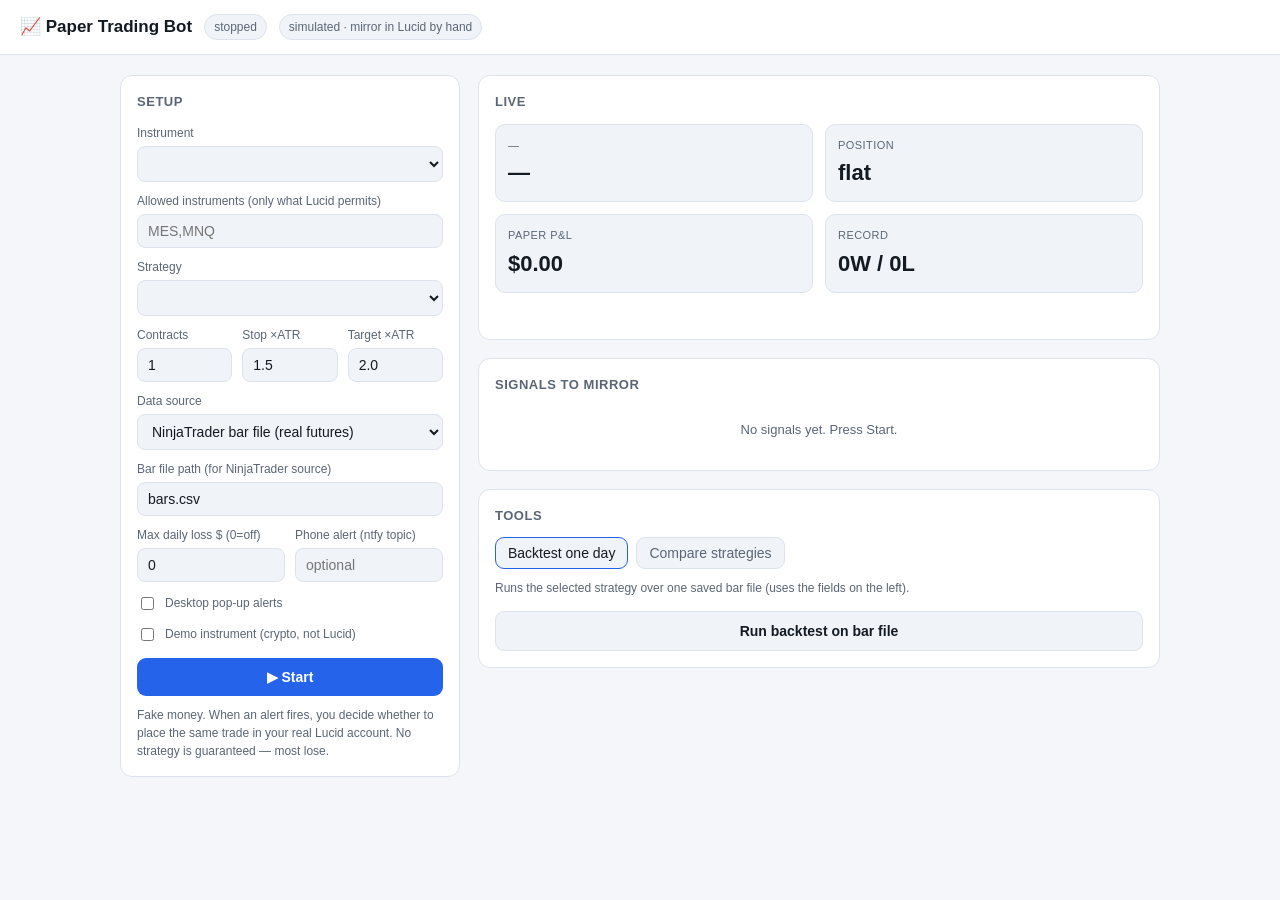
==== trading-bot/webapp/index.html @ dd88b931 "Add a browser-based app (dashboard) for the bot Turn the CLI into a real app: run 'python3 app.py' a" ====
<!doctype html>
<html lang="en">
<head>
<meta charset="utf-8">
<meta name="viewport" content="width=device-width, initial-scale=1">
<title>Paper Trading Bot</title>
<style>
  :root {
    --bg:#0e1116; --panel:#171b22; --panel2:#1e242e; --line:#2a313c;
    --text:#e6e9ef; --muted:#93a0b4; --accent:#3b82f6; --green:#22c55e;
    --red:#ef4444; --amber:#f59e0b;
  }
  @media (prefers-color-scheme: light) {
    :root { --bg:#f4f6fa; --panel:#ffffff; --panel2:#f0f3f8; --line:#dde3ec;
      --text:#141a22; --muted:#5b6675; --accent:#2563eb; }
  }
  * { box-sizing:border-box; }
  body { margin:0; font:15px/1.5 -apple-system,Segoe UI,Roboto,Helvetica,Arial,sans-serif;
    background:var(--bg); color:var(--text); }
  header { padding:14px 20px; border-bottom:1px solid var(--line); display:flex;
    align-items:center; gap:12px; background:var(--panel); position:sticky; top:0; z-index:5; }
  header h1 { font-size:17px; margin:0; font-weight:650; }
  .pill { font-size:12px; padding:3px 9px; border-radius:20px; background:var(--panel2);
    color:var(--muted); border:1px solid var(--line); }
  .pill.live { color:var(--green); border-color:var(--green); }
  .wrap { max-width:1080px; margin:0 auto; padding:20px; display:grid;
    grid-template-columns:340px 1fr; gap:18px; }
  @media (max-width:820px){ .wrap{ grid-template-columns:1fr; } }
  .card { background:var(--panel); border:1px solid var(--line); border-radius:12px; padding:16px; }
  .card h2 { font-size:13px; text-transform:uppercase; letter-spacing:.04em; color:var(--muted);
    margin:0 0 12px; font-weight:600; }
  label { display:block; font-size:12px; color:var(--muted); margin:10px 0 4px; }
  input, select { width:100%; padding:8px 10px; border-radius:8px; border:1px solid var(--line);
    background:var(--panel2); color:var(--text); font-size:14px; }
  .row { display:flex; gap:10px; } .row > * { flex:1; }
  .checkline { display:flex; align-items:center; gap:8px; margin-top:12px; font-size:13px; color:var(--muted); }
  .checkline input { width:auto; }
  button { cursor:pointer; border:none; border-radius:9px; padding:11px 14px; font-size:14px;
    font-weight:600; color:#fff; background:var(--accent); width:100%; margin-top:14px; }
  button.stop { background:var(--red); } button.ghost { background:var(--panel2); color:var(--text);
    border:1px solid var(--line); } button:disabled{ opacity:.5; cursor:not-allowed; }
  .stats { display:grid; grid-template-columns:1fr 1fr; gap:12px; }
  .stat { background:var(--panel2); border:1px solid var(--line); border-radius:10px; padding:12px; }
  .stat .k { font-size:11px; text-transform:uppercase; color:var(--muted); letter-spacing:.04em; }
  .stat .v { font-size:22px; font-weight:700; margin-top:3px; }
  .v.green{ color:var(--green);} .v.red{ color:var(--red);} .v.amber{color:var(--amber);}
  .msg { font-size:13px; color:var(--muted); margin-top:12px; min-height:18px; }
  .feed { max-height:340px; overflow:auto; margin-top:4px; }
  .ev { border:1px solid var(--line); border-radius:9px; padding:10px 12px; margin-bottom:8px;
    background:var(--panel2); }
  .ev .top { display:flex; justify-content:space-between; font-weight:650; }
  .ev.long .side{ color:var(--green);} .ev.short .side{ color:var(--red);}
  .ev .sub { font-size:12.5px; color:var(--muted); margin-top:3px; }
  .ev .action { font-size:12.5px; margin-top:6px; font-weight:600; }
  .empty { color:var(--muted); font-size:13px; padding:14px 0; text-align:center; }
  table { width:100%; border-collapse:collapse; font-size:13px; margin-top:8px; }
  th,td { text-align:right; padding:6px 8px; border-bottom:1px solid var(--line); }
  th:first-child, td:first-child { text-align:left; }
  tr.best td { color:var(--green); font-weight:650; }
  .rec { margin-top:12px; padding:12px; border:1px solid var(--green); border-radius:10px;
    background:color-mix(in srgb, var(--green) 10%, transparent); font-size:14px; }
  .note { font-size:12px; color:var(--muted); margin-top:10px; line-height:1.5; }
  .tabs { display:flex; gap:8px; margin-bottom:10px; }
  .tabs button { width:auto; margin:0; padding:7px 12px; background:var(--panel2);
    color:var(--muted); border:1px solid var(--line); font-weight:500; }
  .tabs button.on { color:var(--text); border-color:var(--accent); }
  .hidden { display:none; }
</style>
</head>
<body>
<header>
  <h1>📈 Paper Trading Bot</h1>
  <span id="statusPill" class="pill">stopped</span>
  <span class="pill">simulated · mirror in Lucid by hand</span>
</header>

<div class="wrap">
  <!-- LEFT: controls -->
  <div class="card">
    <h2>Setup</h2>
    <label>Instrument</label>
    <select id="symbol"></select>
    <label>Allowed instruments (only what Lucid permits)</label>
    <input id="allow" placeholder="MES,MNQ">
    <label>Strategy</label>
    <select id="engine"></select>
    <div class="row">
      <div><label>Contracts</label><input id="contracts" type="number" value="1" min="1"></div>
      <div><label>Stop ×ATR</label><input id="stop_atr" type="number" value="1.5" step="0.1"></div>
      <div><label>Target ×ATR</label><input id="target_atr" type="number" value="2.0" step="0.1"></div>
    </div>
    <label>Data source</label>
    <select id="data_source">
      <option value="csv">NinjaTrader bar file (real futures)</option>
      <option value="coinbase">Coinbase crypto (demo only)</option>
    </select>
    <label>Bar file path (for NinjaTrader source)</label>
    <input id="csv_file" placeholder="C:\paper-bot\bars.csv" value="bars.csv">
    <div class="row">
      <div><label>Max daily loss $ (0=off)</label><input id="max_daily_loss" type="number" value="0"></div>
      <div><label>Phone alert (ntfy topic)</label><input id="ntfy_topic" placeholder="optional"></div>
    </div>
    <div class="checkline"><input id="desktop" type="checkbox"><label style="margin:0">Desktop pop-up alerts</label></div>
    <div class="checkline"><input id="demo" type="checkbox"><label style="margin:0">Demo instrument (crypto, not Lucid)</label></div>
    <button id="startBtn" onclick="start()">▶ Start</button>
    <button id="stopBtn" class="stop hidden" onclick="stop()">■ Stop</button>
    <div class="note">Fake money. When an alert fires, you decide whether to place the
      same trade in your real Lucid account. No strategy is guaranteed — most lose.</div>
  </div>

  <!-- RIGHT: live + tools -->
  <div>
    <div class="card">
      <h2>Live</h2>
      <div class="stats">
        <div class="stat"><div class="k" id="symLbl">—</div><div class="v" id="price">—</div></div>
        <div class="stat"><div class="k">Position</div><div class="v" id="position">flat</div></div>
        <div class="stat"><div class="k">Paper P&amp;L</div><div class="v" id="pnl">$0.00</div></div>
        <div class="stat"><div class="k">Record</div><div class="v" id="record">0W / 0L</div></div>
      </div>
      <div class="msg" id="msg"></div>
    </div>

    <div class="card" style="margin-top:18px">
      <h2>Signals to mirror</h2>
      <div class="feed" id="feed"><div class="empty">No signals yet. Press Start.</div></div>
    </div>

    <div class="card" style="margin-top:18px">
      <h2>Tools</h2>
      <div class="tabs">
        <button class="on" onclick="tab('bt',this)">Backtest one day</button>
        <button onclick="tab('cmp',this)">Compare strategies</button>
      </div>
      <div id="bt">
        <div class="note">Runs the selected strategy over one saved bar file (uses the fields on the left).</div>
        <button class="ghost" onclick="backtest()">Run backtest on bar file</button>
        <div id="btOut"></div>
      </div>
      <div id="cmp" class="hidden">
        <label>Data folder (daily files)</label>
        <input id="data_dir" value="data">
        <label>Only last N days (0 = all)</label>
        <input id="last_days" type="number" value="0">
        <button class="ghost" onclick="compareRun()">Rank all strategies &amp; recommend</button>
        <div id="cmpOut"></div>
      </div>
    </div>
  </div>
</div>

<script>
const $ = id => document.getElementById(id);
function fmt(n, d=2){ return (n==null||isNaN(n)) ? "—" : Number(n).toLocaleString(undefined,{minimumFractionDigits:d,maximumFractionDigits:d}); }

async function loadMeta(){
  const m = await (await fetch('/api/meta')).json();
  $('symbol').innerHTML = m.instruments.map(i=>`<option value="${i.symbol}">${i.symbol} — ${i.name}${i.allowed?'':' (not allowed)'}</option>`).join('');
  $('engine').innerHTML = m.strategies.map(s=>`<option value="${s.key}">${s.label}</option>`).join('');
  $('allow').value = m.allowed.join(',');
  // default to the first allowed instrument, not the alphabetical first
  if (m.allowed.length) $('symbol').value = m.allowed[0];
}

function cfg(){
  return {
    symbol:$('symbol').value, allow:$('allow').value, engine:$('engine').value,
    contracts:+$('contracts').value, stop_atr:+$('stop_atr').value, target_atr:+$('target_atr').value,
    data_source:$('data_source').value, csv_file:$('csv_file').value,
    max_daily_loss:+$('max_daily_loss').value, ntfy_topic:$('ntfy_topic').value,
    desktop:$('desktop').checked, demo:$('demo').checked,
    data_dir:$('data_dir').value, last_days:+$('last_days').value,
  };
}

async function start(){
  const r = await (await fetch('/api/start',{method:'POST',body:JSON.stringify(cfg())})).json();
  if(!r.ok){ alert(r.error||'could not start'); }
}
async function stop(){ await fetch('/api/stop',{method:'POST'}); }

function tab(which, btn){
  $('bt').classList.toggle('hidden', which!=='bt');
  $('cmp').classList.toggle('hidden', which!=='cmp');
  document.querySelectorAll('.tabs button').forEach(b=>b.classList.remove('on'));
  btn.classList.add('on');
}

async function backtest(){
  $('btOut').innerHTML = '<div class="note">running…</div>';
  const r = await (await fetch('/api/backtest',{method:'POST',body:JSON.stringify(cfg())})).json();
  if(!r.ok){ $('btOut').innerHTML = `<div class="note">${r.error}</div>`; return; }
  const pf = r.pf===null||r.pf===Infinity?'∞':fmt(r.pf,2);
  $('btOut').innerHTML = `<table>
    <tr><td>Strategy</td><th>${r.engine}</th></tr>
    <tr><td>Trades</td><th>${r.trades}</th></tr>
    <tr><td>Win rate</td><th>${fmt(r.win_rate,0)}% (${fmt(r.ci_lo,0)}–${fmt(r.ci_hi,0)})</th></tr>
    <tr><td>Net P&amp;L</td><th>$${fmt(r.net,0)}</th></tr>
    <tr><td>Profit factor</td><th>${pf}</th></tr>
    <tr><td>Max drawdown</td><th>-$${fmt(r.max_dd,0)}</th></tr>
  </table><div class="note">A backtest describes the past. It is not a promise about tomorrow.</div>`;
}

async function compareRun(){
  $('cmpOut').innerHTML = '<div class="note">running…</div>';
  const r = await (await fetch('/api/compare',{method:'POST',body:JSON.stringify(cfg())})).json();
  if(!r.ok){ $('cmpOut').innerHTML = `<div class="note">${r.error}</div>`; return; }
  let rows = r.rows.map((s,i)=>`<tr class="${i===0&&s.net>0?'best':''}">
    <td>${s.label}</td><td>${s.trades}</td>
    <td>${fmt(s.win_rate,0)}% (${fmt(s.ci_lo,0)}–${fmt(s.ci_hi,0)})</td>
    <td>$${fmt(s.net,0)}</td><td>${s.days_green}/${s.days}</td></tr>`).join('');
  let rec = r.recommendation
    ? `<div class="rec">✓ Recommended: <b>${r.recommendation.label}</b> — net $${fmt(r.recommendation.net,0)} over ${r.recommendation.days} days,
        green ${r.recommendation.days_green}/${r.recommendation.days}, win ${fmt(r.recommendation.win_rate,0)}%.</div>`
    : `<div class="note">Nothing was net-profitable on this sample — don't trade any of these live yet.</div>`;
  $('cmpOut').innerHTML = `<table><tr><th>strategy</th><th>trades</th><th>win% (CI)</th><th>net $</th><th>days+</th></tr>${rows}</table>${rec}
    <div class="note">Ranked over ${r.days} recorded day(s). This is what worked on this sample, not a forecast.</div>`;
}

function renderFeed(alerts){
  if(!alerts.length){ $('feed').innerHTML = '<div class="empty">No signals yet. Press Start.</div>'; return; }
  $('feed').innerHTML = alerts.slice().reverse().map(e=>{
    if(e.kind==='ENTRY'){
      return `<div class="ev ${e.side.toLowerCase()}"><div class="top"><span class="side">${e.side} ${e.contracts}× ${e.symbol}</span><span>${fmt(e.price,2)} · ${e.time}</span></div>
        <div class="sub">stop ${fmt(e.stop,2)} (${e.risk_ticks}t / -$${fmt(e.risk_usd,0)}) · target ${fmt(e.target,2)} (${e.reward_ticks}t / +$${fmt(e.reward_usd,0)})</div>
        <div class="sub">${e.reason||''}</div>
        <div class="action">→ Mirror this ${e.side} in Lucid if you agree.</div></div>`;
    }
    const good = (e.pnl||0)>=0;
    return `<div class="ev"><div class="top"><span>CLOSE ${e.side} ${e.contracts}× ${e.symbol}</span>
      <span class="${good?'':''}" style="color:${good?'var(--green)':'var(--red)'}">${(e.pnl>=0?'+':'')}$${fmt(e.pnl,2)} · ${e.time}</span></div>
      <div class="sub">${e.reason||''}</div><div class="action">→ Close your Lucid position.</div></div>`;
  }).join('');
}

async function poll(){
  try{
    const {state:s, alerts} = await (await fetch('/api/status')).json();
    $('statusPill').textContent = s.running ? ('live · '+(s.engine||'')) : 'stopped';
    $('statusPill').className = 'pill'+(s.running?' live':'');
    $('startBtn').classList.toggle('hidden', s.running);
    $('stopBtn').classList.toggle('hidden', !s.running);
    $('symLbl').textContent = s.symbol ? s.symbol+(s.demo?' (demo)':'') : '—';
    $('price').textContent = s.price!=null ? fmt(s.price,2) : '—';
    const pos = s.position;
    const pEl = $('position');
    pEl.textContent = pos ? pos.side : 'flat';
    pEl.className = 'v'+(pos? (pos.side==='LONG'?' green':' red') : '');
    const pnlEl = $('pnl');
    pnlEl.textContent = (s.realized>=0?'+':'')+'$'+fmt(s.realized,2);
    pnlEl.className = 'v'+(s.realized>0?' green':(s.realized<0?' red':''));
    $('record').textContent = `${s.wins}W / ${s.losses}L`;
    $('msg').textContent = s.message||'';
    renderFeed(alerts);
  }catch(e){/* server busy */}
}

loadMeta();
setInterval(poll, 2000); poll();
</script>
</body>
</html>
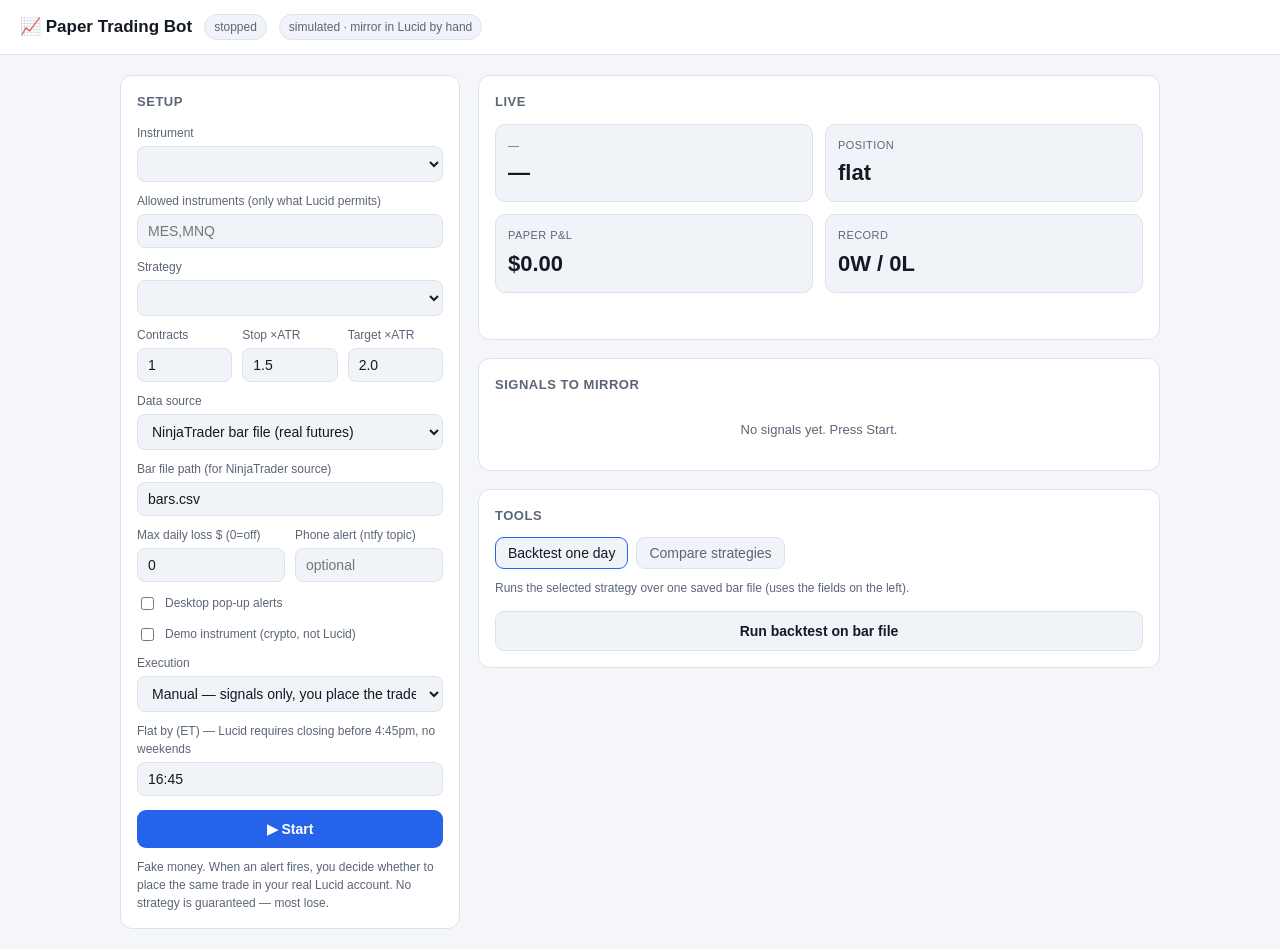
==== commit d951490f: "Add opt-in TradersPost auto-execution + Lucid session guard Lucid Trading permits automated trading " ====
--- a/trading-bot/webapp/index.html
+++ b/trading-bot/webapp/index.html
@@ -102,6 +102,25 @@
     </div>
     <div class="checkline"><input id="desktop" type="checkbox"><label style="margin:0">Desktop pop-up alerts</label></div>
     <div class="checkline"><input id="demo" type="checkbox"><label style="margin:0">Demo instrument (crypto, not Lucid)</label></div>
+
+    <label>Execution</label>
+    <select id="execute" onchange="toggleExec()">
+      <option value="manual">Manual — signals only, you place the trade</option>
+      <option value="auto">Auto — place trades via TradersPost (real money)</option>
+    </select>
+    <div id="execFields" class="hidden">
+      <div id="execWarn" style="font-size:12.5px;color:var(--red);margin-top:8px;font-weight:600">
+        ⚠ Auto-execution places REAL orders in your Lucid account with no human check.
+        Only turn this on after you trust it on paper.
+      </div>
+      <label>TradersPost webhook URL</label>
+      <input id="traderspost_url" placeholder="https://webhooks.traderspost.io/...">
+      <label>TradersPost ticker (broker symbol, e.g. MESU2025)</label>
+      <input id="traderspost_symbol" placeholder="leave blank to use the instrument">
+    </div>
+    <label>Flat by (ET) — Lucid requires closing before 4:45pm, no weekends</label>
+    <input id="session_end" value="16:45">
+
     <button id="startBtn" onclick="start()">▶ Start</button>
     <button id="stopBtn" class="stop hidden" onclick="stop()">■ Stop</button>
     <div class="note">Fake money. When an alert fires, you decide whether to place the
@@ -153,8 +172,15 @@
 const $ = id => document.getElementById(id);
 function fmt(n, d=2){ return (n==null||isNaN(n)) ? "—" : Number(n).toLocaleString(undefined,{minimumFractionDigits:d,maximumFractionDigits:d}); }
 
+// carry an access token (if the server requires one) on every request
+const TOKEN = new URLSearchParams(location.search).get('token');
+function api(path, opts={}){
+  opts.headers = Object.assign({}, opts.headers, TOKEN ? {'X-Token': TOKEN} : {});
+  return fetch(path, opts);
+}
+
 async function loadMeta(){
-  const m = await (await fetch('/api/meta')).json();
+  const m = await (await api('/api/meta')).json();
   $('symbol').innerHTML = m.instruments.map(i=>`<option value="${i.symbol}">${i.symbol} — ${i.name}${i.allowed?'':' (not allowed)'}</option>`).join('');
   $('engine').innerHTML = m.strategies.map(s=>`<option value="${s.key}">${s.label}</option>`).join('');
   $('allow').value = m.allowed.join(',');
@@ -170,14 +196,25 @@
     max_daily_loss:+$('max_daily_loss').value, ntfy_topic:$('ntfy_topic').value,
     desktop:$('desktop').checked, demo:$('demo').checked,
     data_dir:$('data_dir').value, last_days:+$('last_days').value,
+    execute:$('execute').value, traderspost_url:$('traderspost_url').value,
+    traderspost_symbol:$('traderspost_symbol').value, session_end:$('session_end').value,
   };
 }
 
+function toggleExec(){
+  $('execFields').classList.toggle('hidden', $('execute').value!=='auto');
+}
+
 async function start(){
-  const r = await (await fetch('/api/start',{method:'POST',body:JSON.stringify(cfg())})).json();
+  const c = cfg();
+  if(c.execute==='auto'){
+    if(!c.traderspost_url){ alert('Auto-execution needs a TradersPost webhook URL.'); return; }
+    if(!confirm('AUTO-EXECUTION will place REAL orders in your Lucid account with no human check.\n\nAre you sure you want to start live trading?')) return;
+  }
+  const r = await (await api('/api/start',{method:'POST',body:JSON.stringify(c)})).json();
   if(!r.ok){ alert(r.error||'could not start'); }
 }
-async function stop(){ await fetch('/api/stop',{method:'POST'}); }
+async function stop(){ await api('/api/stop',{method:'POST'}); }
 
 function tab(which, btn){
   $('bt').classList.toggle('hidden', which!=='bt');
@@ -188,7 +225,7 @@
 
 async function backtest(){
   $('btOut').innerHTML = '<div class="note">running…</div>';
-  const r = await (await fetch('/api/backtest',{method:'POST',body:JSON.stringify(cfg())})).json();
+  const r = await (await api('/api/backtest',{method:'POST',body:JSON.stringify(cfg())})).json();
   if(!r.ok){ $('btOut').innerHTML = `<div class="note">${r.error}</div>`; return; }
   const pf = r.pf===null||r.pf===Infinity?'∞':fmt(r.pf,2);
   $('btOut').innerHTML = `<table>
@@ -203,7 +240,7 @@
 
 async function compareRun(){
   $('cmpOut').innerHTML = '<div class="note">running…</div>';
-  const r = await (await fetch('/api/compare',{method:'POST',body:JSON.stringify(cfg())})).json();
+  const r = await (await api('/api/compare',{method:'POST',body:JSON.stringify(cfg())})).json();
   if(!r.ok){ $('cmpOut').innerHTML = `<div class="note">${r.error}</div>`; return; }
   let rows = r.rows.map((s,i)=>`<tr class="${i===0&&s.net>0?'best':''}">
     <td>${s.label}</td><td>${s.trades}</td>
@@ -235,7 +272,7 @@
 
 async function poll(){
   try{
-    const {state:s, alerts} = await (await fetch('/api/status')).json();
+    const {state:s, alerts} = await (await api('/api/status')).json();
     $('statusPill').textContent = s.running ? ('live · '+(s.engine||'')) : 'stopped';
     $('statusPill').className = 'pill'+(s.running?' live':'');
     $('startBtn').classList.toggle('hidden', s.running);
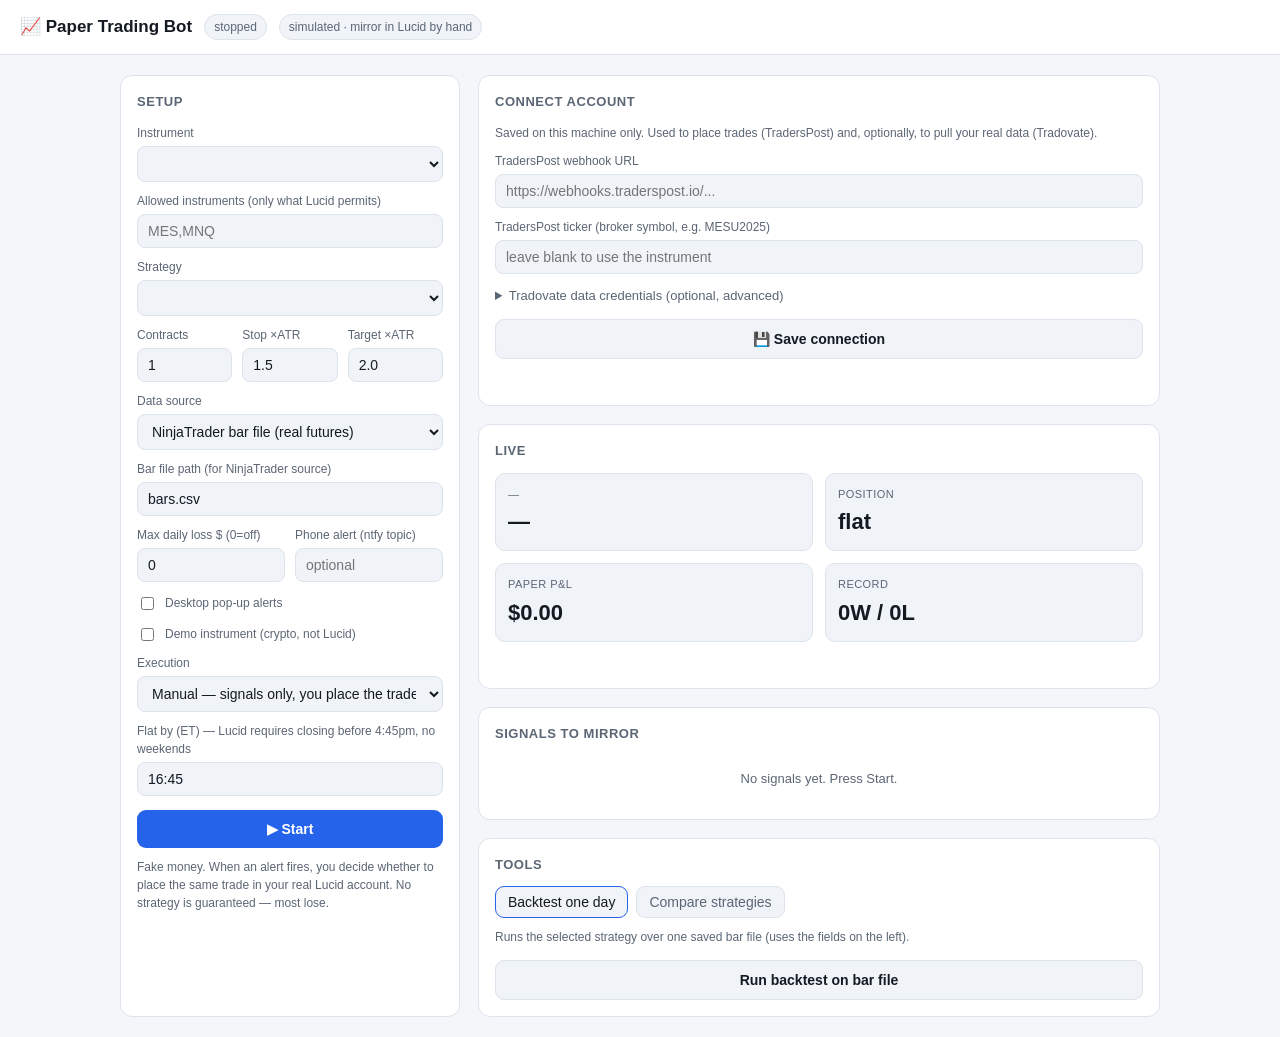
==== commit 490533a4: "Make it an installable app with in-UI account connection - PWA: manifest.json, service worker (cache" ====
--- a/trading-bot/webapp/index.html
+++ b/trading-bot/webapp/index.html
@@ -4,6 +4,11 @@
 <meta charset="utf-8">
 <meta name="viewport" content="width=device-width, initial-scale=1">
 <title>Paper Trading Bot</title>
+<link rel="manifest" href="/manifest.json">
+<meta name="theme-color" content="#0e1116">
+<meta name="apple-mobile-web-app-capable" content="yes">
+<meta name="apple-mobile-web-app-title" content="TradingBot">
+<link rel="apple-touch-icon" href="/icon-192.png">
 <style>
   :root {
     --bg:#0e1116; --panel:#171b22; --panel2:#1e242e; --line:#2a313c;
@@ -111,12 +116,8 @@
     <div id="execFields" class="hidden">
       <div id="execWarn" style="font-size:12.5px;color:var(--red);margin-top:8px;font-weight:600">
         ⚠ Auto-execution places REAL orders in your Lucid account with no human check.
-        Only turn this on after you trust it on paper.
-      </div>
-      <label>TradersPost webhook URL</label>
-      <input id="traderspost_url" placeholder="https://webhooks.traderspost.io/...">
-      <label>TradersPost ticker (broker symbol, e.g. MESU2025)</label>
-      <input id="traderspost_symbol" placeholder="leave blank to use the instrument">
+        Connect your account below and only turn this on after you trust it on paper.
+      </div>
     </div>
     <label>Flat by (ET) — Lucid requires closing before 4:45pm, no weekends</label>
     <input id="session_end" value="16:45">
@@ -130,6 +131,31 @@
   <!-- RIGHT: live + tools -->
   <div>
     <div class="card">
+      <h2>Connect account</h2>
+      <div class="note" style="margin-top:0">Saved on this machine only. Used to place trades
+        (TradersPost) and, optionally, to pull your real data (Tradovate).</div>
+      <label>TradersPost webhook URL <span id="tpStatus" style="color:var(--muted)"></span></label>
+      <input id="traderspost_url" placeholder="https://webhooks.traderspost.io/...">
+      <label>TradersPost ticker (broker symbol, e.g. MESU2025)</label>
+      <input id="traderspost_symbol" placeholder="leave blank to use the instrument">
+      <details style="margin-top:12px">
+        <summary style="cursor:pointer;color:var(--muted);font-size:13px">Tradovate data credentials (optional, advanced)</summary>
+        <div class="note">Only needed if you use the Tradovate data feed instead of the free proxy.
+          Stored locally in secrets.json, never shown again.</div>
+        <div class="row">
+          <div><label>Username <span id="uStatus"></span></label><input id="tradovate_username" placeholder="unchanged"></div>
+          <div><label>Password <span id="pStatus"></span></label><input id="tradovate_password" type="password" placeholder="unchanged"></div>
+        </div>
+        <div class="row">
+          <div><label>API key (cid) <span id="cStatus"></span></label><input id="tradovate_cid" placeholder="unchanged"></div>
+          <div><label>API secret <span id="sStatus"></span></label><input id="tradovate_secret" type="password" placeholder="unchanged"></div>
+        </div>
+      </details>
+      <button class="ghost" onclick="saveConn()">💾 Save connection</button>
+      <div class="msg" id="connMsg"></div>
+    </div>
+
+    <div class="card" style="margin-top:18px">
       <h2>Live</h2>
       <div class="stats">
         <div class="stat"><div class="k" id="symLbl">—</div><div class="v" id="price">—</div></div>
@@ -177,6 +203,39 @@
 function api(path, opts={}){
   opts.headers = Object.assign({}, opts.headers, TOKEN ? {'X-Token': TOKEN} : {});
   return fetch(path, opts);
+}
+
+// prefill the form from saved settings (so "connect once" sticks)
+async function loadSettings(){
+  try {
+    const s = await (await api('/api/settings')).json();
+    const set = (id,v)=>{ if(v!==undefined && v!==null && $(id)) $(id).value = v; };
+    ['symbol','allow','engine','contracts','stop_atr','target_atr','data_source','csv_file',
+     'max_daily_loss','ntfy_topic','data_dir','last_days','execute','traderspost_url',
+     'traderspost_symbol','session_end'].forEach(k=>set(k, s[k]));
+    if(s.desktop!==undefined && $('desktop')) $('desktop').checked = !!s.desktop;
+    if($('execute')) toggleExec();
+    // show which credentials are already saved
+    const mark = (id,ok)=>{ if($(id)) $(id).textContent = ok ? '✓ saved' : ''; };
+    mark('tpStatus', !!s.traderspost_url);
+    mark('uStatus', s.tradovate_username_set); mark('pStatus', s.tradovate_password_set);
+    mark('cStatus', s.tradovate_cid_set); mark('sStatus', s.tradovate_secret_set);
+  } catch(e){ /* first run, no settings yet */ }
+}
+
+async function saveConn(){
+  const body = {
+    traderspost_url:$('traderspost_url').value, traderspost_symbol:$('traderspost_symbol').value,
+    tradovate_username:$('tradovate_username').value, tradovate_password:$('tradovate_password').value,
+    tradovate_cid:$('tradovate_cid').value, tradovate_secret:$('tradovate_secret').value,
+  };
+  $('connMsg').textContent = 'saving…';
+  const r = await (await api('/api/settings',{method:'POST',body:JSON.stringify(body)})).json();
+  if(r.ok){
+    $('connMsg').textContent = 'Saved on this machine.';
+    ['tradovate_password','tradovate_secret','tradovate_username','tradovate_cid'].forEach(id=>$(id).value='');
+    loadSettings();
+  } else { $('connMsg').textContent = r.error||'save failed'; }
 }
 
 async function loadMeta(){
@@ -292,7 +351,12 @@
   }catch(e){/* server busy */}
 }
 
-loadMeta();
+// register the service worker so the app is installable
+if('serviceWorker' in navigator){
+  navigator.serviceWorker.register('/sw.js').catch(()=>{});
+}
+
+loadMeta().then(loadSettings);
 setInterval(poll, 2000); poll();
 </script>
 </body>
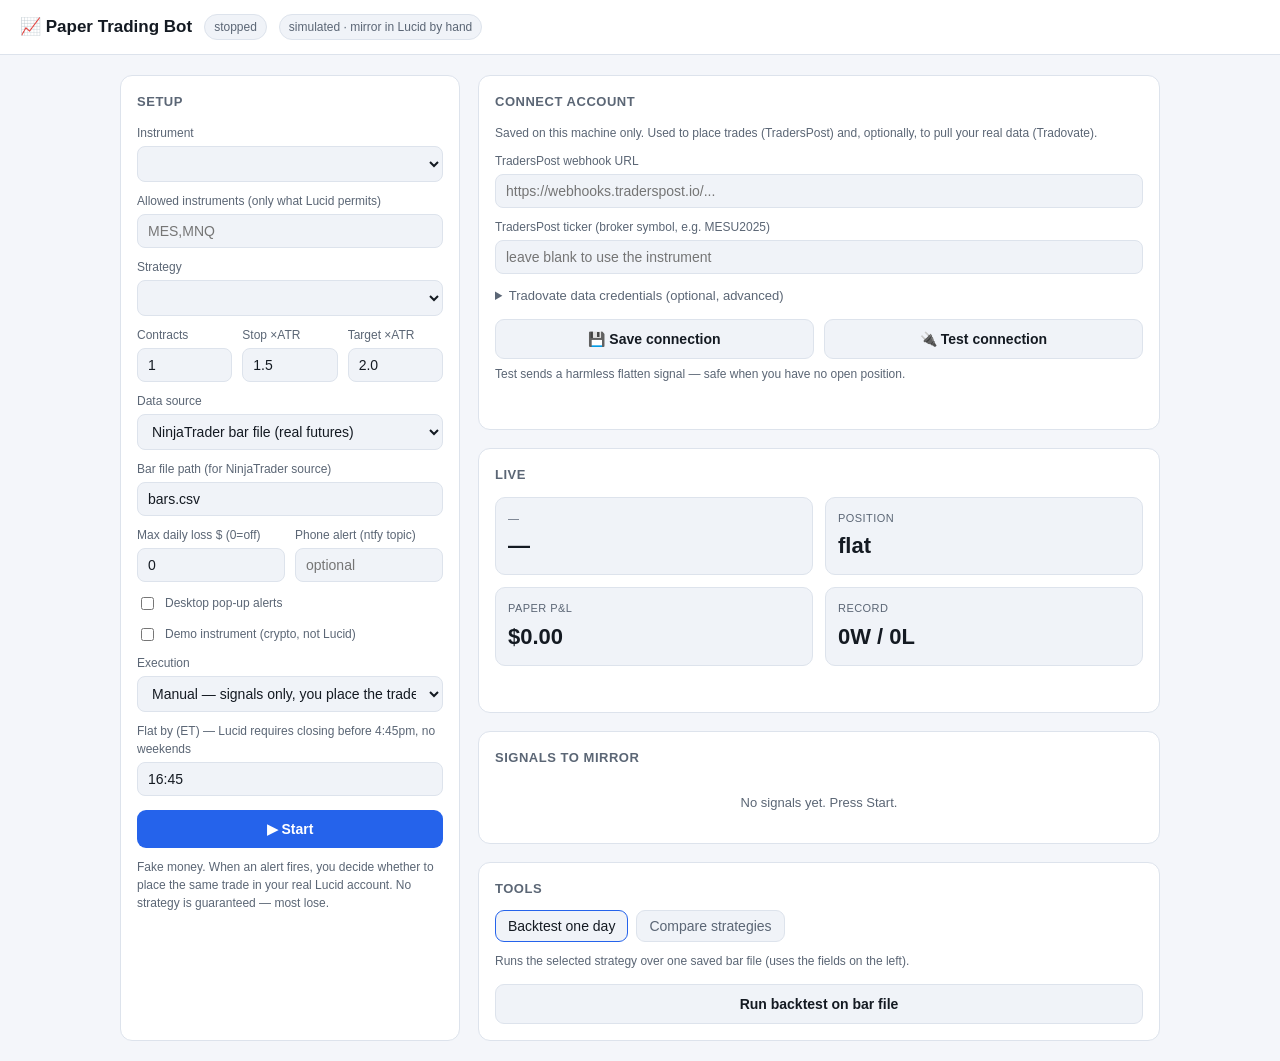
==== commit 7953dd3a: "Add in-app Test connection button for TradersPost - traderspost.test_connection(): sends a harmless " ====
--- a/trading-bot/webapp/index.html
+++ b/trading-bot/webapp/index.html
@@ -151,7 +151,11 @@
           <div><label>API secret <span id="sStatus"></span></label><input id="tradovate_secret" type="password" placeholder="unchanged"></div>
         </div>
       </details>
-      <button class="ghost" onclick="saveConn()">💾 Save connection</button>
+      <div class="row">
+        <button class="ghost" onclick="saveConn()">💾 Save connection</button>
+        <button class="ghost" onclick="testConn()">🔌 Test connection</button>
+      </div>
+      <div class="note" style="margin-top:6px">Test sends a harmless flatten signal — safe when you have no open position.</div>
       <div class="msg" id="connMsg"></div>
     </div>
 
@@ -236,6 +240,17 @@
     ['tradovate_password','tradovate_secret','tradovate_username','tradovate_cid'].forEach(id=>$(id).value='');
     loadSettings();
   } else { $('connMsg').textContent = r.error||'save failed'; }
+}
+
+async function testConn(){
+  const body = { traderspost_url:$('traderspost_url').value,
+                 traderspost_symbol:$('traderspost_symbol').value, symbol:$('symbol').value };
+  $('connMsg').textContent = 'testing…';
+  try {
+    const r = await (await api('/api/test-connection',{method:'POST',body:JSON.stringify(body)})).json();
+    $('connMsg').textContent = (r.ok ? '✓ ' : '✗ ') + r.detail;
+    $('connMsg').style.color = r.ok ? 'var(--green)' : 'var(--red)';
+  } catch(e){ $('connMsg').textContent = '✗ request failed'; $('connMsg').style.color='var(--red)'; }
 }
 
 async function loadMeta(){
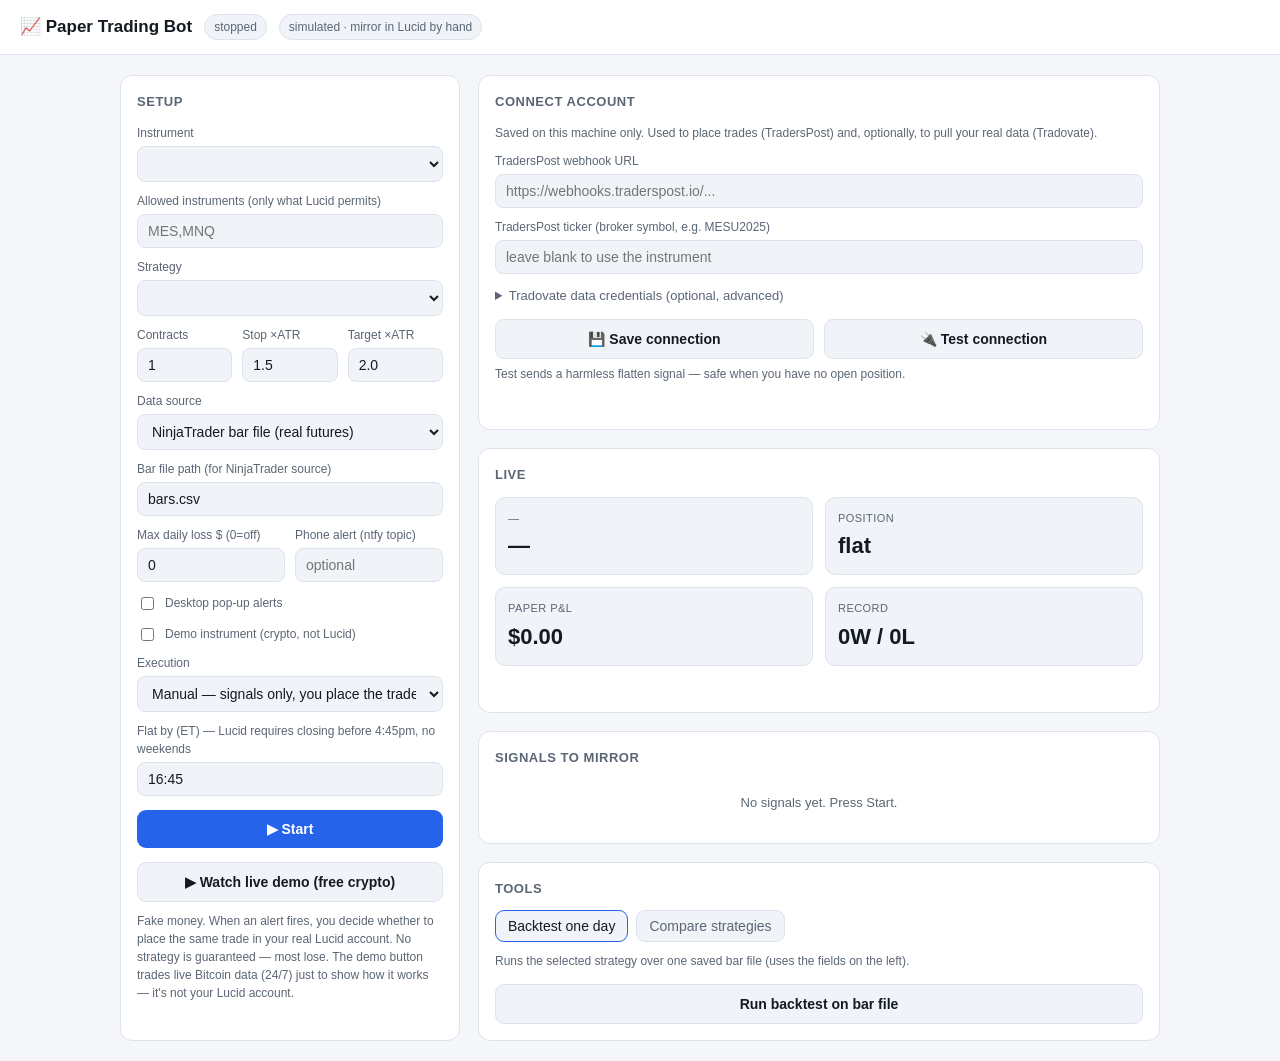
==== commit 06254634: "Add one-click 'Watch live demo' button (free crypto) - webapp: a 'Watch live demo (free crypto)' but" ====
--- a/trading-bot/webapp/index.html
+++ b/trading-bot/webapp/index.html
@@ -124,8 +124,11 @@
 
     <button id="startBtn" onclick="start()">▶ Start</button>
     <button id="stopBtn" class="stop hidden" onclick="stop()">■ Stop</button>
+    <button id="demoBtn" class="ghost" onclick="startDemo()">▶ Watch live demo (free crypto)</button>
     <div class="note">Fake money. When an alert fires, you decide whether to place the
-      same trade in your real Lucid account. No strategy is guaranteed — most lose.</div>
+      same trade in your real Lucid account. No strategy is guaranteed — most lose.
+      The demo button trades live Bitcoin data (24/7) just to show how it works —
+      it's not your Lucid account.</div>
   </div>
 
   <!-- RIGHT: live + tools -->
@@ -290,6 +293,13 @@
 }
 async function stop(){ await api('/api/stop',{method:'POST'}); }
 
+async function startDemo(){
+  const c = cfg();
+  c.symbol = 'BTC-USD'; c.demo = true; c.data_source = 'coinbase'; c.execute = 'manual';
+  const r = await (await api('/api/start',{method:'POST',body:JSON.stringify(c)})).json();
+  if(!r.ok){ alert(r.error || 'could not start demo'); }
+}
+
 function tab(which, btn){
   $('bt').classList.toggle('hidden', which!=='bt');
   $('cmp').classList.toggle('hidden', which!=='cmp');
